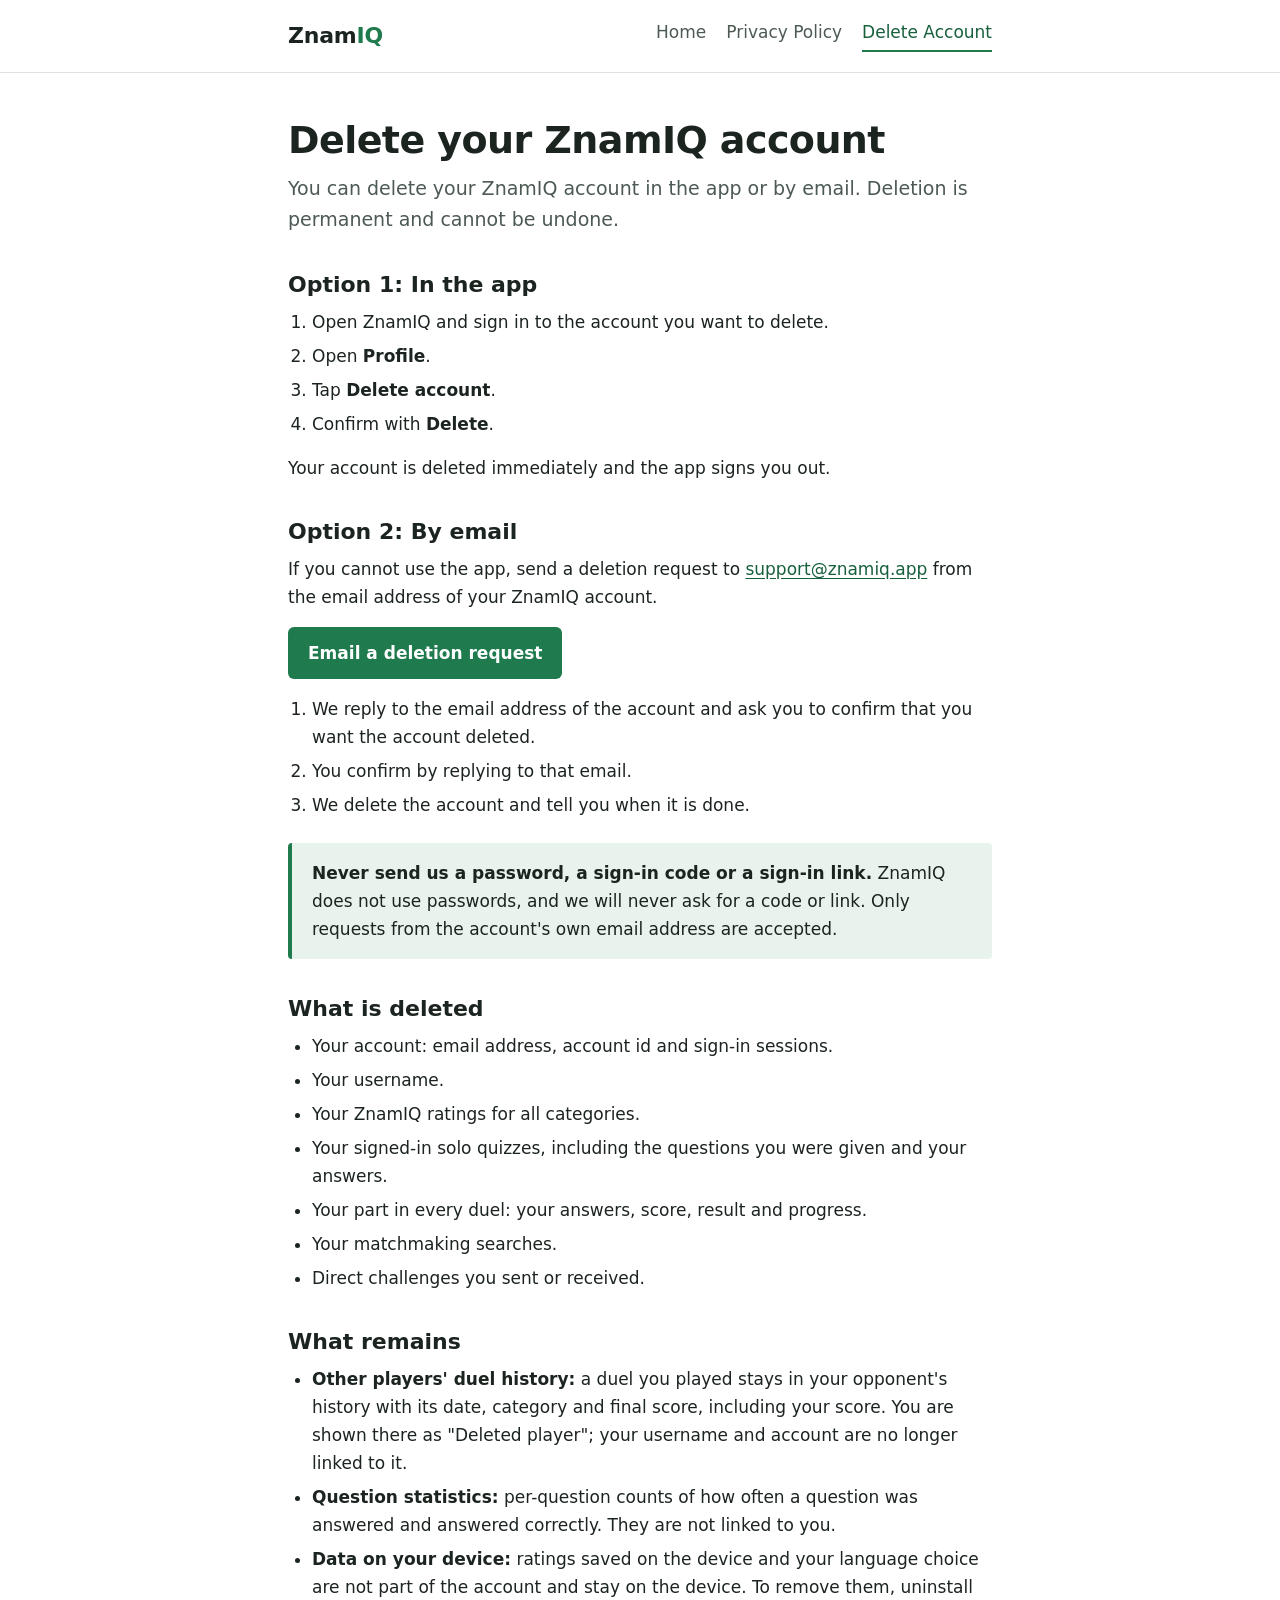
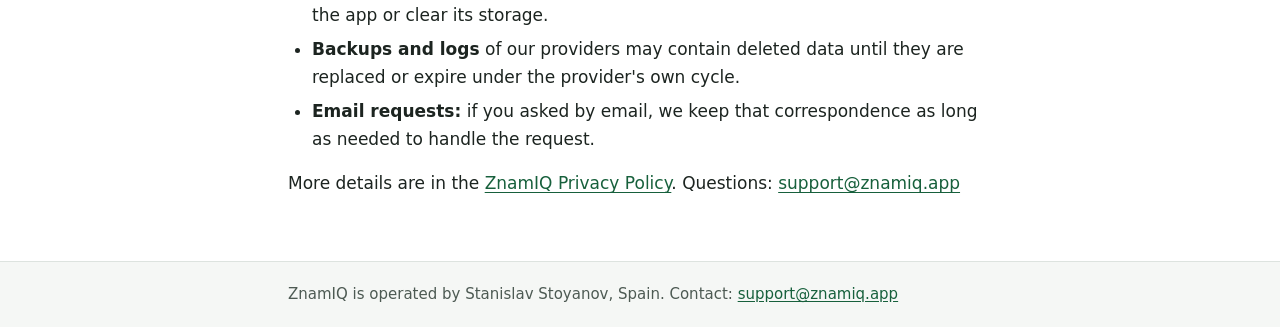
==== delete-account/index.html @ e47b9514 "Publish ZnamIQ legal site Co-Authored-By: Claude Opus 5.5 <noreply@anthropic.com>" ====
<!doctype html>
<html lang="en">
<head>
  <meta charset="utf-8">
  <meta name="viewport" content="width=device-width, initial-scale=1">
  <title>Delete your ZnamIQ account</title>
  <meta name="description" content="How to delete your ZnamIQ account and the data that is deleted.">
  <link rel="stylesheet" href="/assets/styles.css">
</head>
<body>
  <a class="skip-link" href="#main">Skip to content</a>
  <header class="site-header">
    <div class="wrap">
      <a class="brand" href="/">Znam<span>IQ</span></a>
      <nav class="site-nav" aria-label="Main">
        <ul>
          <li><a href="/">Home</a></li>
          <li><a href="/privacy/">Privacy Policy</a></li>
          <li><a href="/delete-account/" aria-current="page">Delete Account</a></li>
        </ul>
      </nav>
    </div>
  </header>

  <main id="main">
    <div class="wrap">
      <article>
        <h1>Delete your ZnamIQ account</h1>
        <p class="lead">You can delete your ZnamIQ account in the app or by email. Deletion is permanent and cannot be undone.</p>

        <h2 id="in-app">Option 1: In the app</h2>
        <ol>
          <li>Open ZnamIQ and sign in to the account you want to delete.</li>
          <li>Open <strong>Profile</strong>.</li>
          <li>Tap <strong>Delete account</strong>.</li>
          <li>Confirm with <strong>Delete</strong>.</li>
        </ol>
        <p>Your account is deleted immediately and the app signs you out.</p>

        <h2 id="by-email">Option 2: By email</h2>
        <p>If you cannot use the app, send a deletion request to <a href="mailto:support@znamiq.app">support@znamiq.app</a> from the email address of your ZnamIQ account.</p>
        <p><a class="button" href="mailto:support@znamiq.app?subject=Delete%20my%20ZnamIQ%20account&amp;body=Please%20delete%20the%20ZnamIQ%20account%20for%20this%20email%20address.">Email a deletion request</a></p>
        <ol>
          <li>We reply to the email address of the account and ask you to confirm that you want the account deleted.</li>
          <li>You confirm by replying to that email.</li>
          <li>We delete the account and tell you when it is done.</li>
        </ol>
        <div class="note">
          <p><strong>Never send us a password, a sign-in code or a sign-in link.</strong> ZnamIQ does not use passwords, and we will never ask for a code or link. Only requests from the account's own email address are accepted.</p>
        </div>

        <h2 id="deleted">What is deleted</h2>
        <ul>
          <li>Your account: email address, account id and sign-in sessions.</li>
          <li>Your username.</li>
          <li>Your ZnamIQ ratings for all categories.</li>
          <li>Your signed-in solo quizzes, including the questions you were given and your answers.</li>
          <li>Your part in every duel: your answers, score, result and progress.</li>
          <li>Your matchmaking searches.</li>
          <li>Direct challenges you sent or received.</li>
        </ul>

        <h2 id="kept">What remains</h2>
        <ul>
          <li><strong>Other players' duel history:</strong> a duel you played stays in your opponent's history with its date, category and final score, including your score. You are shown there as "Deleted player"; your username and account are no longer linked to it.</li>
          <li><strong>Question statistics:</strong> per-question counts of how often a question was answered and answered correctly. They are not linked to you.</li>
          <li><strong>Data on your device:</strong> ratings saved on the device and your language choice are not part of the account and stay on the device. To remove them, uninstall the app or clear its storage.</li>
          <li><strong>Backups and logs</strong> of our providers may contain deleted data until they are replaced or expire under the provider's own cycle.</li>
          <li><strong>Email requests:</strong> if you asked by email, we keep that correspondence as long as needed to handle the request.</li>
        </ul>

        <p>More details are in the <a href="/privacy/">ZnamIQ Privacy Policy</a>. Questions: <a href="mailto:support@znamiq.app">support@znamiq.app</a></p>
      </article>
    </div>
  </main>

  <footer class="site-footer">
    <div class="wrap">
      <p>ZnamIQ is operated by Stanislav Stoyanov, Spain. Contact: <a href="mailto:support@znamiq.app">support@znamiq.app</a></p>
    </div>
  </footer>
</body>
</html>
---- assets/styles.css ----
/* ZnamIQ legal pages. System fonts only; no external requests. */

:root {
  --bg: #ffffff;
  --surface: #f5f7f5;
  --text: #1c2420;
  --muted: #4d5a53;
  --border: #dde3df;
  --accent: #1f7a4d;
  --accent-dark: #17603c;
  --accent-soft: #e8f3ed;
  --focus: #0b5cad;
}

*,
*::before,
*::after {
  box-sizing: border-box;
}

html {
  -webkit-text-size-adjust: 100%;
  text-size-adjust: 100%;
}

body {
  margin: 0;
  background: var(--bg);
  color: var(--text);
  font-family: system-ui, -apple-system, "Segoe UI", Roboto, "Helvetica Neue", Arial, sans-serif;
  font-size: 1.0625rem;
  line-height: 1.65;
}

.skip-link {
  position: absolute;
  left: -9999px;
  top: 0;
  padding: 0.5rem 1rem;
  background: var(--text);
  color: #ffffff;
}

.skip-link:focus {
  left: 1rem;
  top: 1rem;
  z-index: 10;
}

.wrap {
  max-width: 46rem;
  margin: 0 auto;
  padding: 0 1rem;
}

/* Header and navigation */

.site-header {
  border-bottom: 1px solid var(--border);
  background: var(--bg);
}

.site-header .wrap {
  display: flex;
  flex-wrap: wrap;
  align-items: center;
  justify-content: space-between;
  gap: 0.5rem 1.5rem;
  padding-top: 0.875rem;
  padding-bottom: 0.875rem;
}

.brand {
  font-size: 1.375rem;
  font-weight: 700;
  letter-spacing: -0.01em;
  color: var(--text);
  text-decoration: none;
}

.brand span {
  color: var(--accent);
}

.site-nav ul {
  display: flex;
  flex-wrap: wrap;
  gap: 0.25rem 1.25rem;
  margin: 0;
  padding: 0;
  list-style: none;
}

.site-nav a {
  display: inline-block;
  padding: 0.25rem 0;
  color: var(--muted);
  text-decoration: none;
  font-weight: 500;
}

.site-nav a:hover {
  color: var(--accent-dark);
  text-decoration: underline;
}

.site-nav a[aria-current="page"] {
  color: var(--accent-dark);
  border-bottom: 2px solid var(--accent);
}

/* Main content */

main {
  padding: 2rem 0 3rem;
}

h1 {
  margin: 0 0 0.5rem;
  font-size: 2rem;
  line-height: 1.25;
  letter-spacing: -0.015em;
}

h2 {
  margin: 2.25rem 0 0.5rem;
  font-size: 1.375rem;
  line-height: 1.3;
}

h3 {
  margin: 1.5rem 0 0.25rem;
  font-size: 1.125rem;
}

p,
ul,
ol {
  margin: 0 0 1rem;
}

ul,
ol {
  padding-left: 1.5rem;
}

li {
  margin-bottom: 0.375rem;
}

a {
  color: var(--accent-dark);
  text-underline-offset: 0.15em;
}

a:hover {
  color: var(--text);
}

a:focus-visible,
.button:focus-visible {
  outline: 3px solid var(--focus);
  outline-offset: 2px;
  border-radius: 2px;
}

.lead {
  font-size: 1.1875rem;
  color: var(--muted);
}

.meta {
  margin-bottom: 1.5rem;
  color: var(--muted);
  font-size: 0.9375rem;
}

.note {
  margin: 1.5rem 0;
  padding: 1rem 1.25rem;
  background: var(--accent-soft);
  border-left: 4px solid var(--accent);
  border-radius: 4px;
}

.note p:last-child {
  margin-bottom: 0;
}

.links {
  display: grid;
  gap: 1rem;
  margin: 2rem 0;
  padding: 0;
  list-style: none;
}

.links li {
  margin: 0;
}

.links a {
  display: block;
  padding: 1rem 1.25rem;
  background: var(--surface);
  border: 1px solid var(--border);
  border-radius: 6px;
  color: var(--text);
  text-decoration: none;
}

.links a:hover {
  border-color: var(--accent);
}

.links strong {
  display: block;
  color: var(--accent-dark);
}

.links span {
  color: var(--muted);
  font-size: 0.9375rem;
}

.button {
  display: inline-block;
  padding: 0.75rem 1.25rem;
  background: var(--accent);
  color: #ffffff;
  border-radius: 6px;
  font-weight: 600;
  text-decoration: none;
}

.button:hover {
  background: var(--accent-dark);
  color: #ffffff;
}

table {
  width: 100%;
  margin: 0 0 1rem;
  border-collapse: collapse;
  font-size: 0.9688rem;
}

th,
td {
  padding: 0.5rem 0.625rem;
  border: 1px solid var(--border);
  text-align: left;
  vertical-align: top;
}

th {
  background: var(--surface);
}

.table-scroll {
  overflow-x: auto;
}

/* Footer */

.site-footer {
  border-top: 1px solid var(--border);
  background: var(--surface);
  color: var(--muted);
  font-size: 0.9375rem;
}

.site-footer .wrap {
  padding-top: 1.25rem;
  padding-bottom: 1.25rem;
}

.site-footer p {
  margin: 0;
}

@media (min-width: 40rem) {
  main {
    padding-top: 2.75rem;
  }

  h1 {
    font-size: 2.375rem;
  }

  .links {
    grid-template-columns: 1fr 1fr;
  }
}
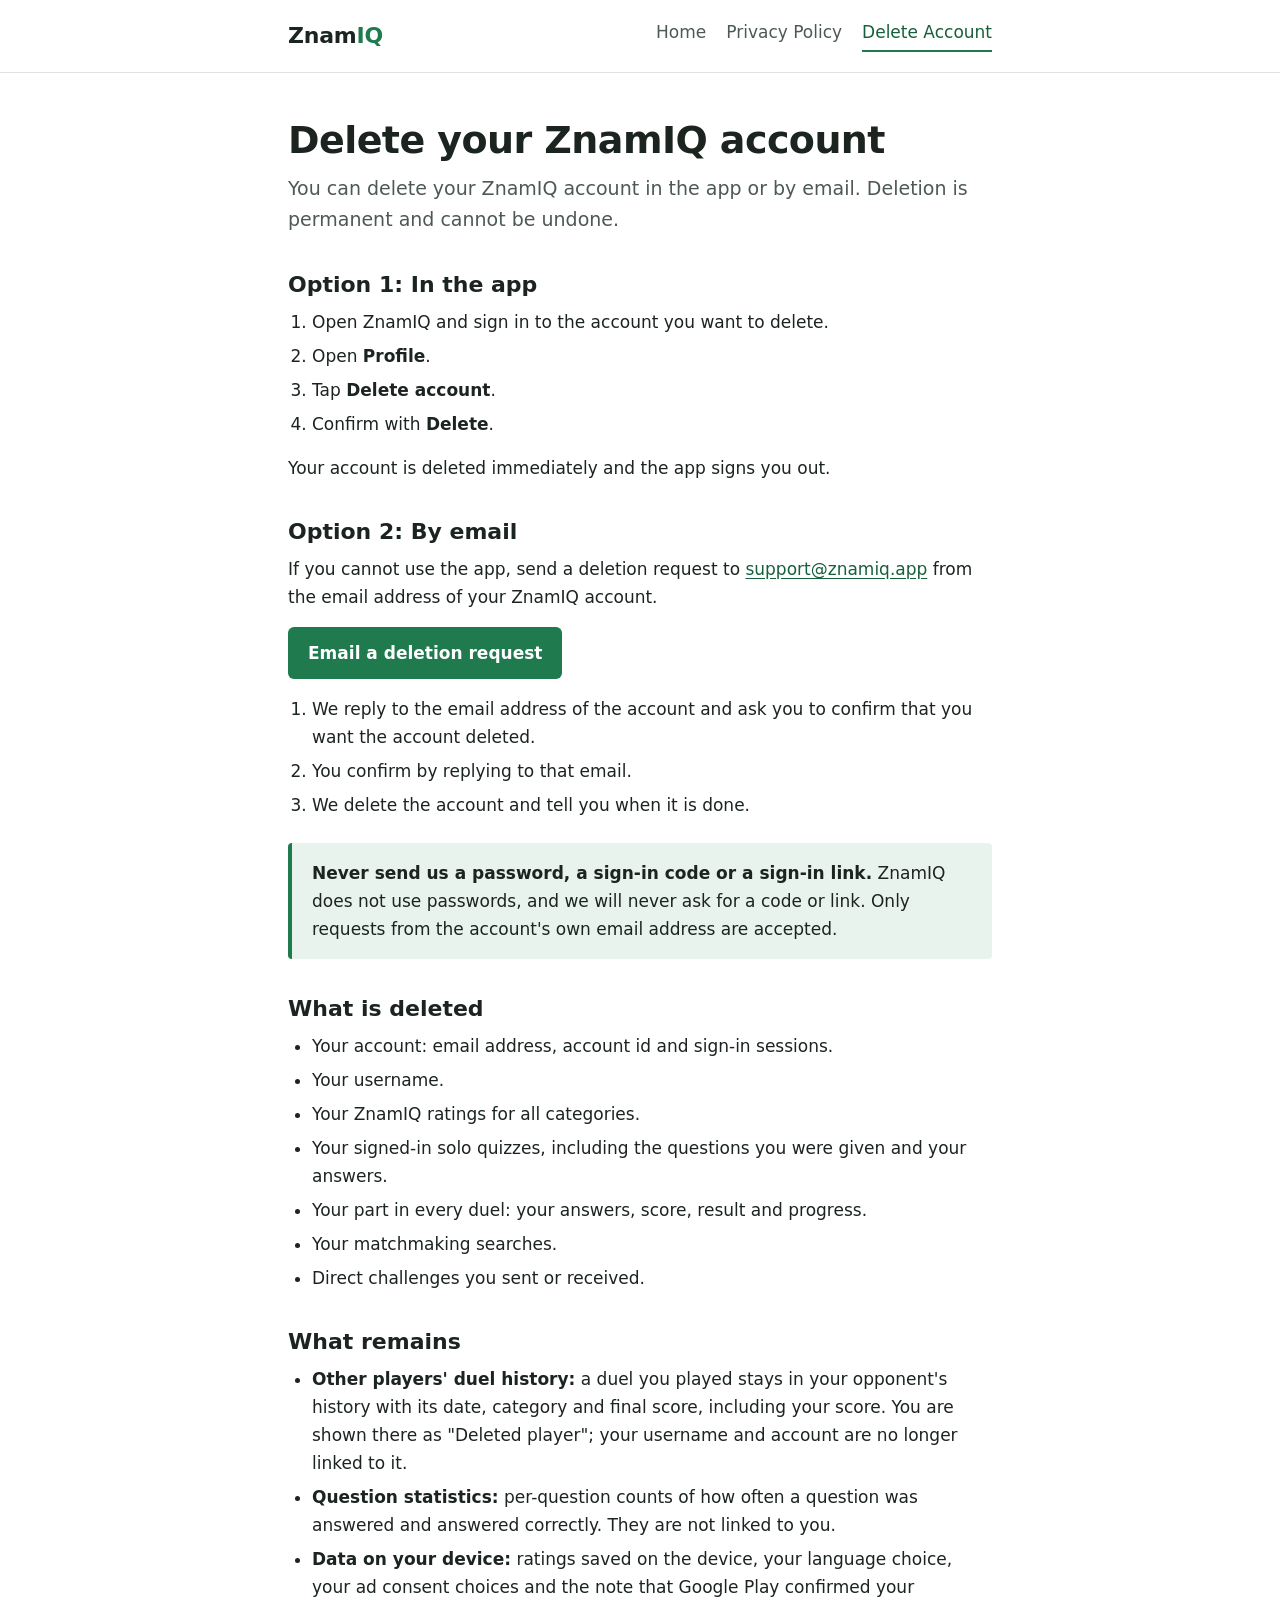
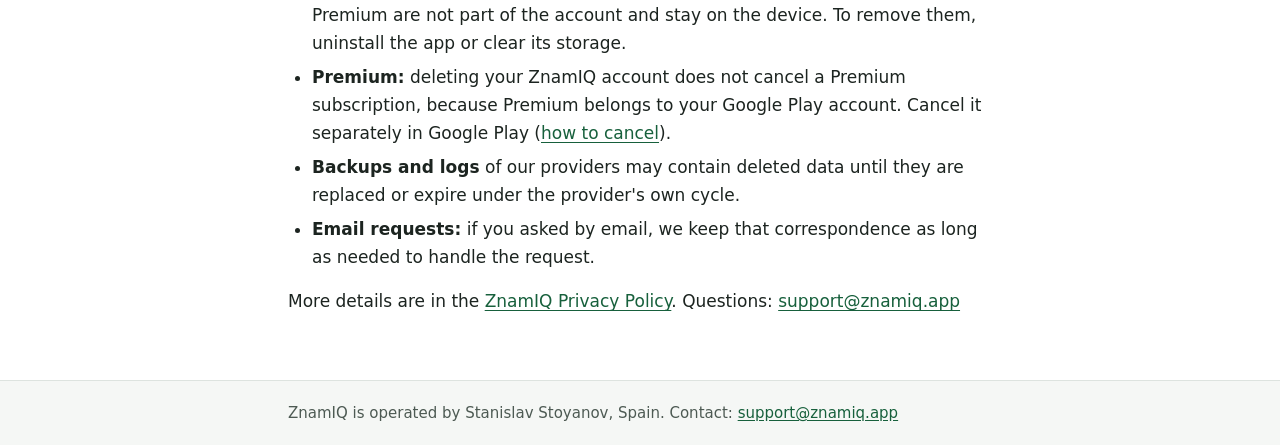
==== commit 49868377: "Update privacy policy for ads and Premium Co-Authored-By: Claude Opus 5.5 <noreply@anthropic.com>" ====
--- a/delete-account/index.html
+++ b/delete-account/index.html
@@ -64,7 +64,8 @@
         <ul>
           <li><strong>Other players' duel history:</strong> a duel you played stays in your opponent's history with its date, category and final score, including your score. You are shown there as "Deleted player"; your username and account are no longer linked to it.</li>
           <li><strong>Question statistics:</strong> per-question counts of how often a question was answered and answered correctly. They are not linked to you.</li>
-          <li><strong>Data on your device:</strong> ratings saved on the device and your language choice are not part of the account and stay on the device. To remove them, uninstall the app or clear its storage.</li>
+          <li><strong>Data on your device:</strong> ratings saved on the device, your language choice, your ad consent choices and the note that Google Play confirmed your Premium are not part of the account and stay on the device. To remove them, uninstall the app or clear its storage.</li>
+          <li><strong>Premium:</strong> deleting your ZnamIQ account does not cancel a Premium subscription, because Premium belongs to your Google Play account. Cancel it separately in Google Play (<a href="https://support.google.com/googleplay/answer/7018481">how to cancel</a>).</li>
           <li><strong>Backups and logs</strong> of our providers may contain deleted data until they are replaced or expire under the provider's own cycle.</li>
           <li><strong>Email requests:</strong> if you asked by email, we keep that correspondence as long as needed to handle the request.</li>
         </ul>
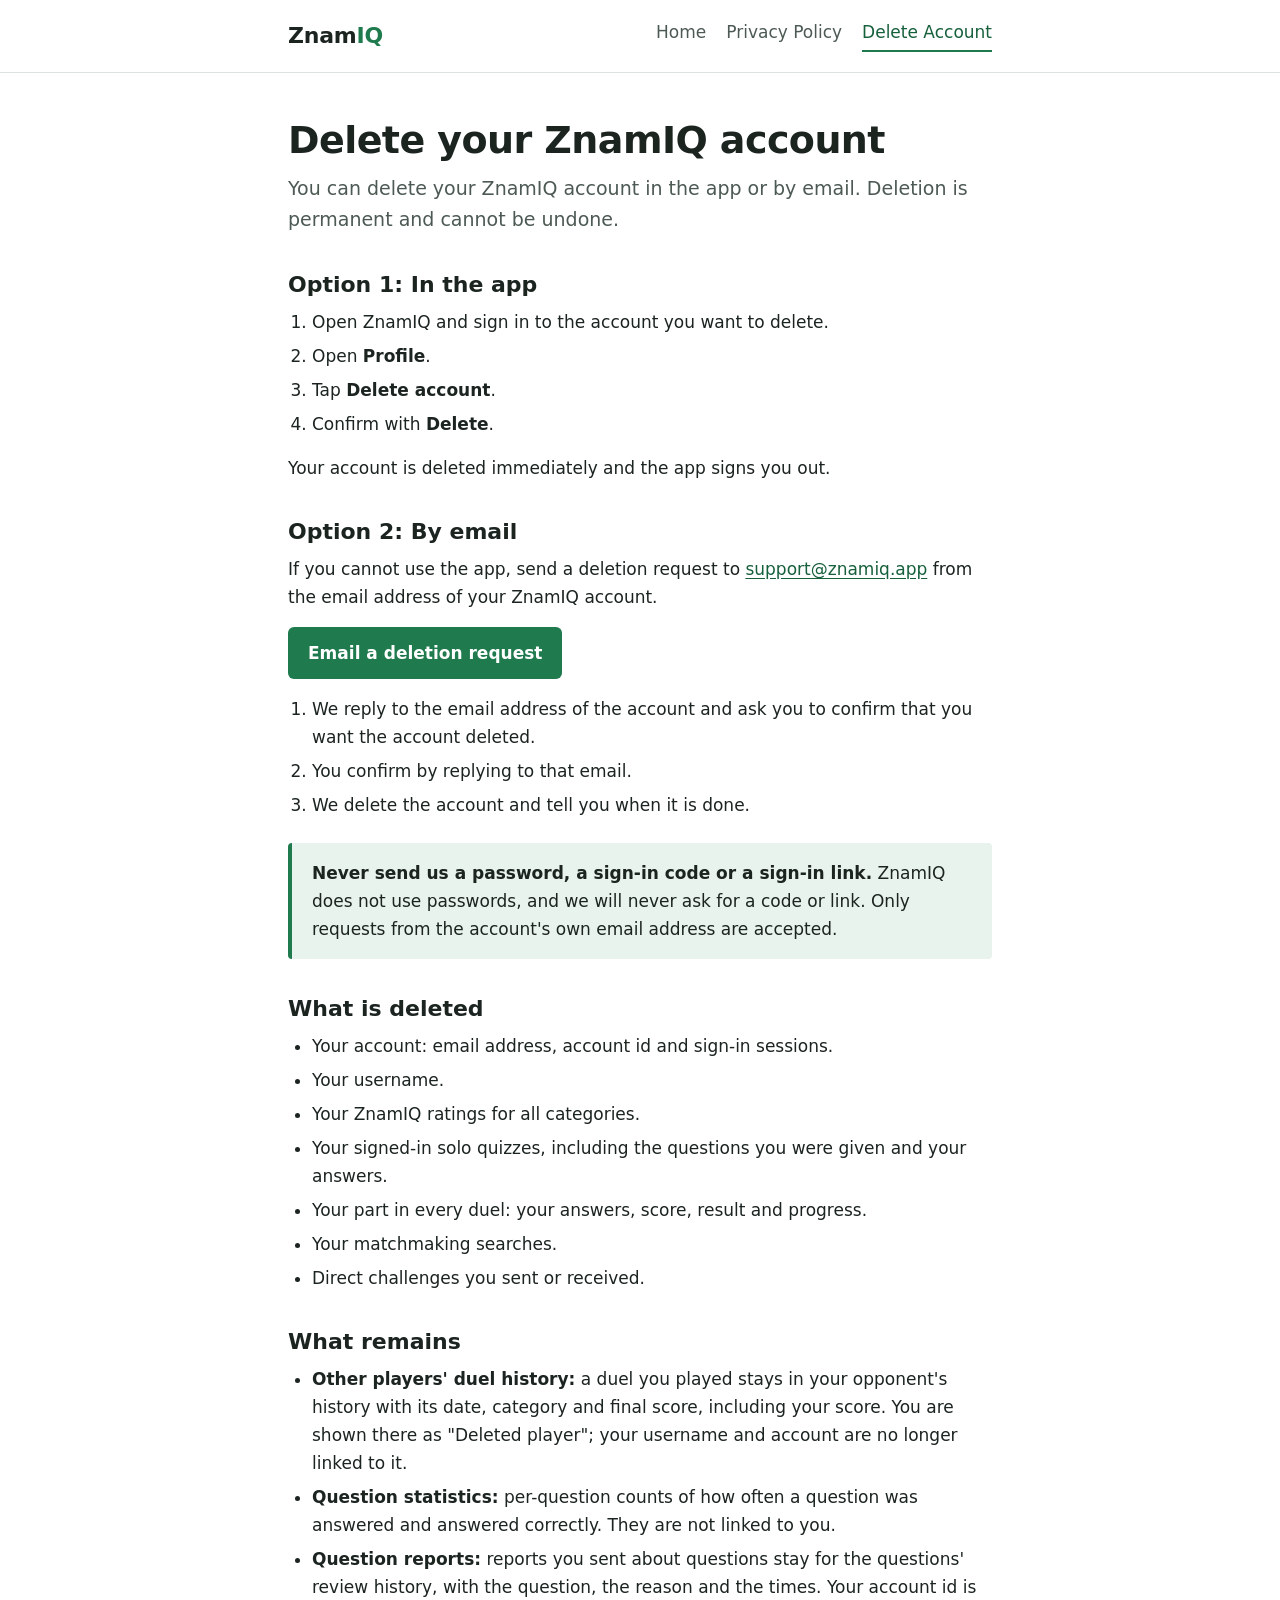
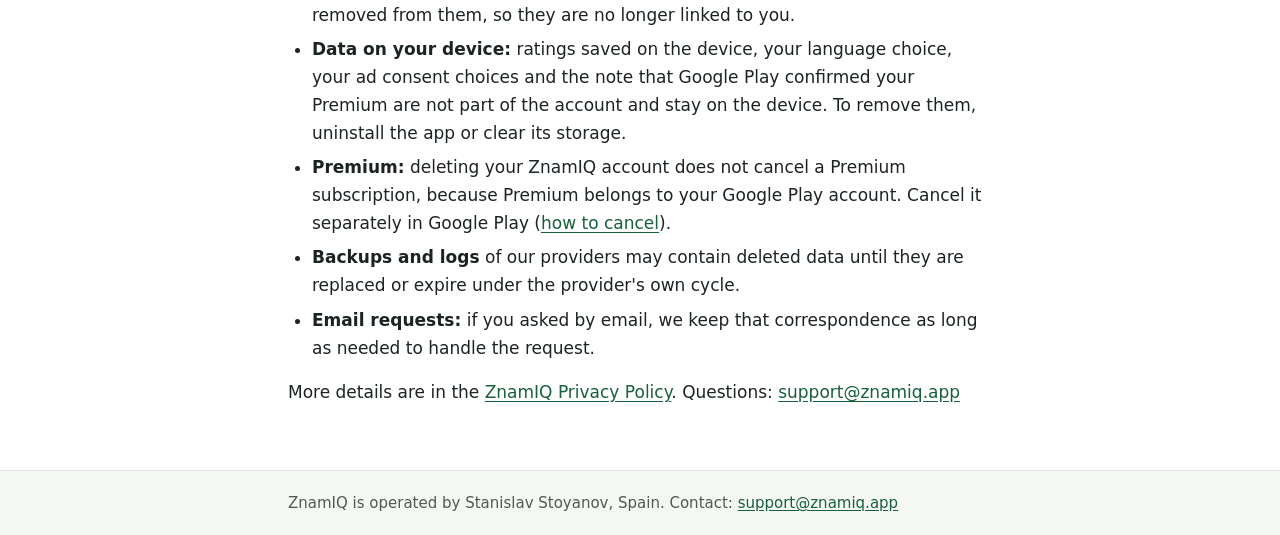
==== commit 091a331a: "Add question reports to privacy policy Co-Authored-By: Claude Opus 5.5 <noreply@anthropic.com>" ====
--- a/delete-account/index.html
+++ b/delete-account/index.html
@@ -64,6 +64,7 @@
         <ul>
           <li><strong>Other players' duel history:</strong> a duel you played stays in your opponent's history with its date, category and final score, including your score. You are shown there as "Deleted player"; your username and account are no longer linked to it.</li>
           <li><strong>Question statistics:</strong> per-question counts of how often a question was answered and answered correctly. They are not linked to you.</li>
+          <li><strong>Question reports:</strong> reports you sent about questions stay for the questions' review history, with the question, the reason and the times. Your account id is removed from them, so they are no longer linked to you.</li>
           <li><strong>Data on your device:</strong> ratings saved on the device, your language choice, your ad consent choices and the note that Google Play confirmed your Premium are not part of the account and stay on the device. To remove them, uninstall the app or clear its storage.</li>
           <li><strong>Premium:</strong> deleting your ZnamIQ account does not cancel a Premium subscription, because Premium belongs to your Google Play account. Cancel it separately in Google Play (<a href="https://support.google.com/googleplay/answer/7018481">how to cancel</a>).</li>
           <li><strong>Backups and logs</strong> of our providers may contain deleted data until they are replaced or expire under the provider's own cycle.</li>
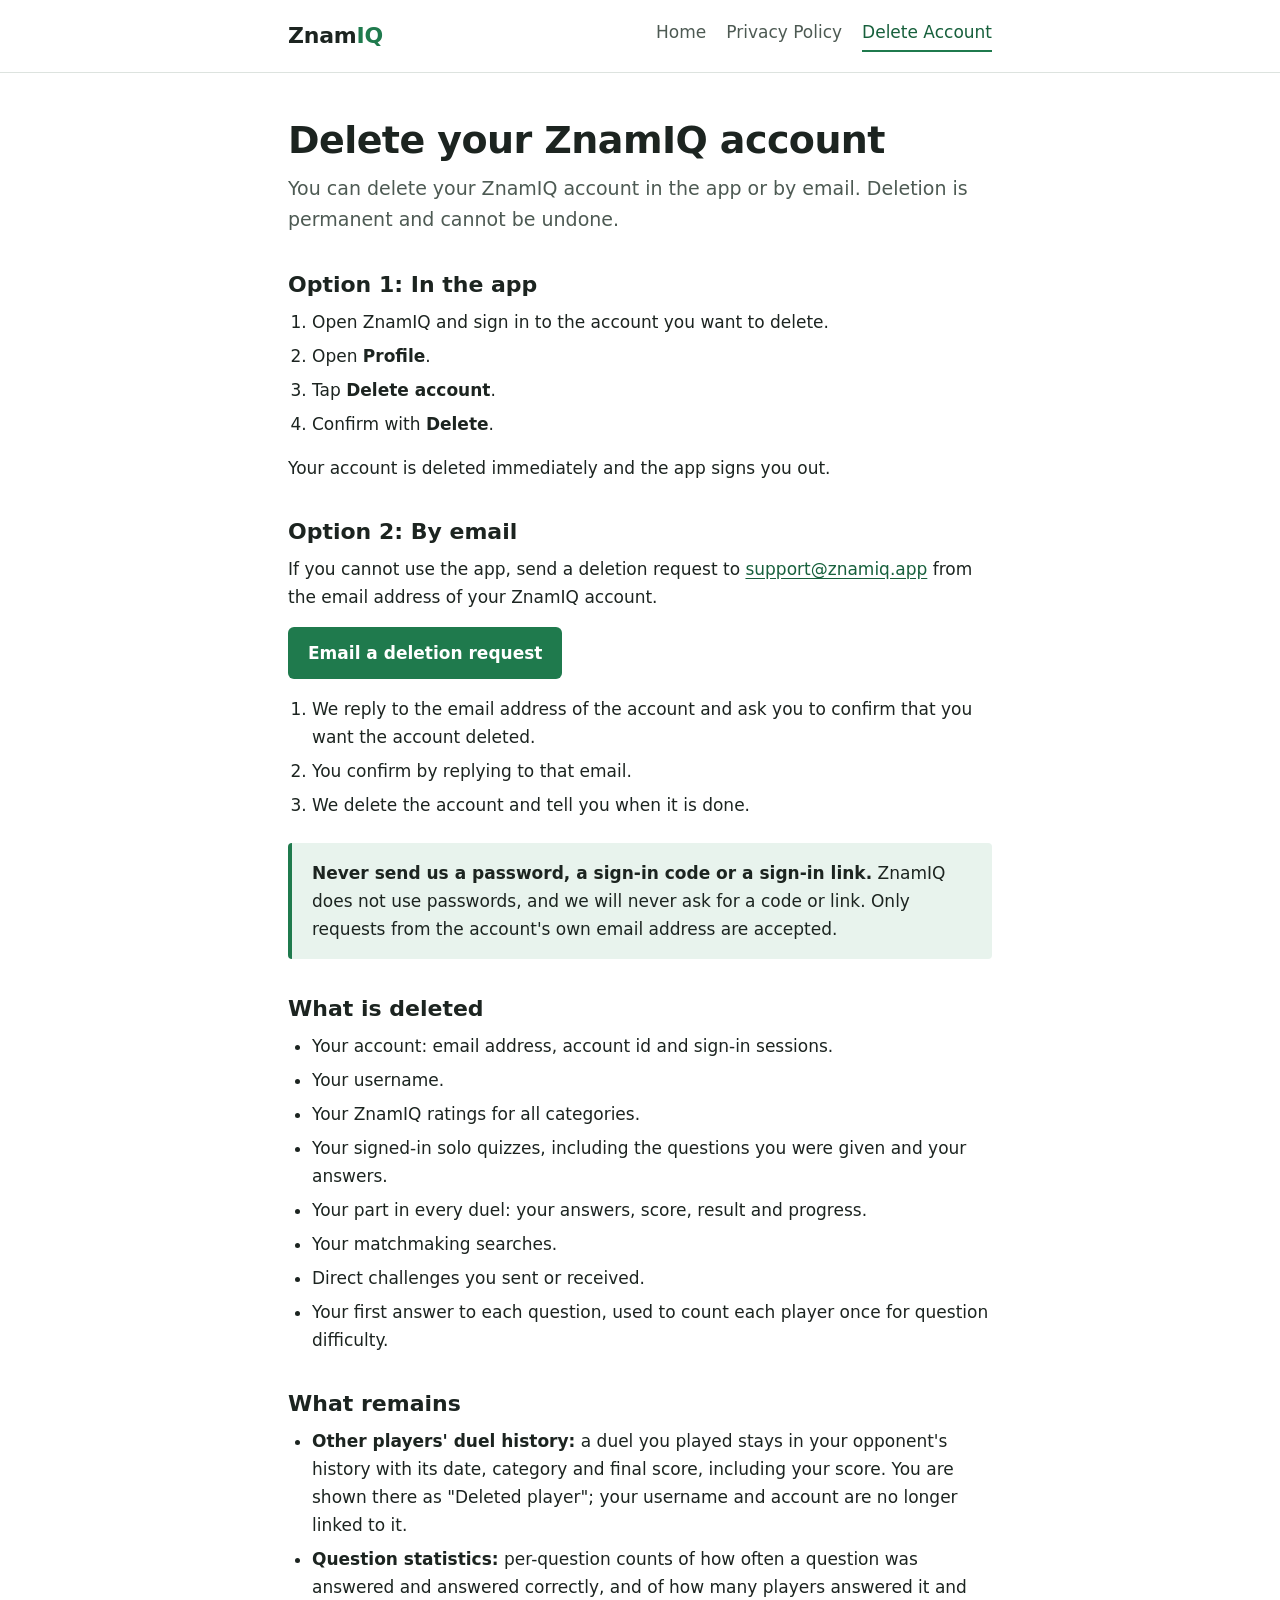
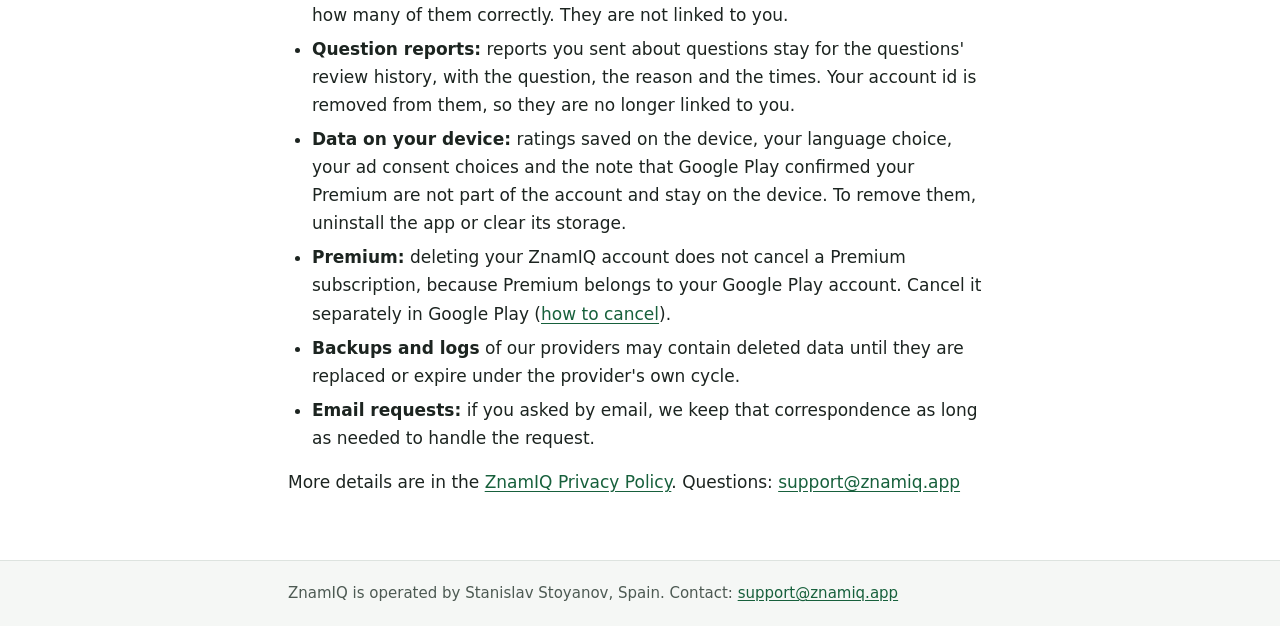
==== commit bb3e7baa: "Describe per-player first answers for question difficulty Co-Authored-By: Claude Opus 5.5 <noreply@a" ====
--- a/delete-account/index.html
+++ b/delete-account/index.html
@@ -58,12 +58,13 @@
           <li>Your part in every duel: your answers, score, result and progress.</li>
           <li>Your matchmaking searches.</li>
           <li>Direct challenges you sent or received.</li>
+          <li>Your first answer to each question, used to count each player once for question difficulty.</li>
         </ul>
 
         <h2 id="kept">What remains</h2>
         <ul>
           <li><strong>Other players' duel history:</strong> a duel you played stays in your opponent's history with its date, category and final score, including your score. You are shown there as "Deleted player"; your username and account are no longer linked to it.</li>
-          <li><strong>Question statistics:</strong> per-question counts of how often a question was answered and answered correctly. They are not linked to you.</li>
+          <li><strong>Question statistics:</strong> per-question counts of how often a question was answered and answered correctly, and of how many players answered it and how many of them correctly. They are not linked to you.</li>
           <li><strong>Question reports:</strong> reports you sent about questions stay for the questions' review history, with the question, the reason and the times. Your account id is removed from them, so they are no longer linked to you.</li>
           <li><strong>Data on your device:</strong> ratings saved on the device, your language choice, your ad consent choices and the note that Google Play confirmed your Premium are not part of the account and stay on the device. To remove them, uninstall the app or clear its storage.</li>
           <li><strong>Premium:</strong> deleting your ZnamIQ account does not cancel a Premium subscription, because Premium belongs to your Google Play account. Cancel it separately in Google Play (<a href="https://support.google.com/googleplay/answer/7018481">how to cancel</a>).</li>
